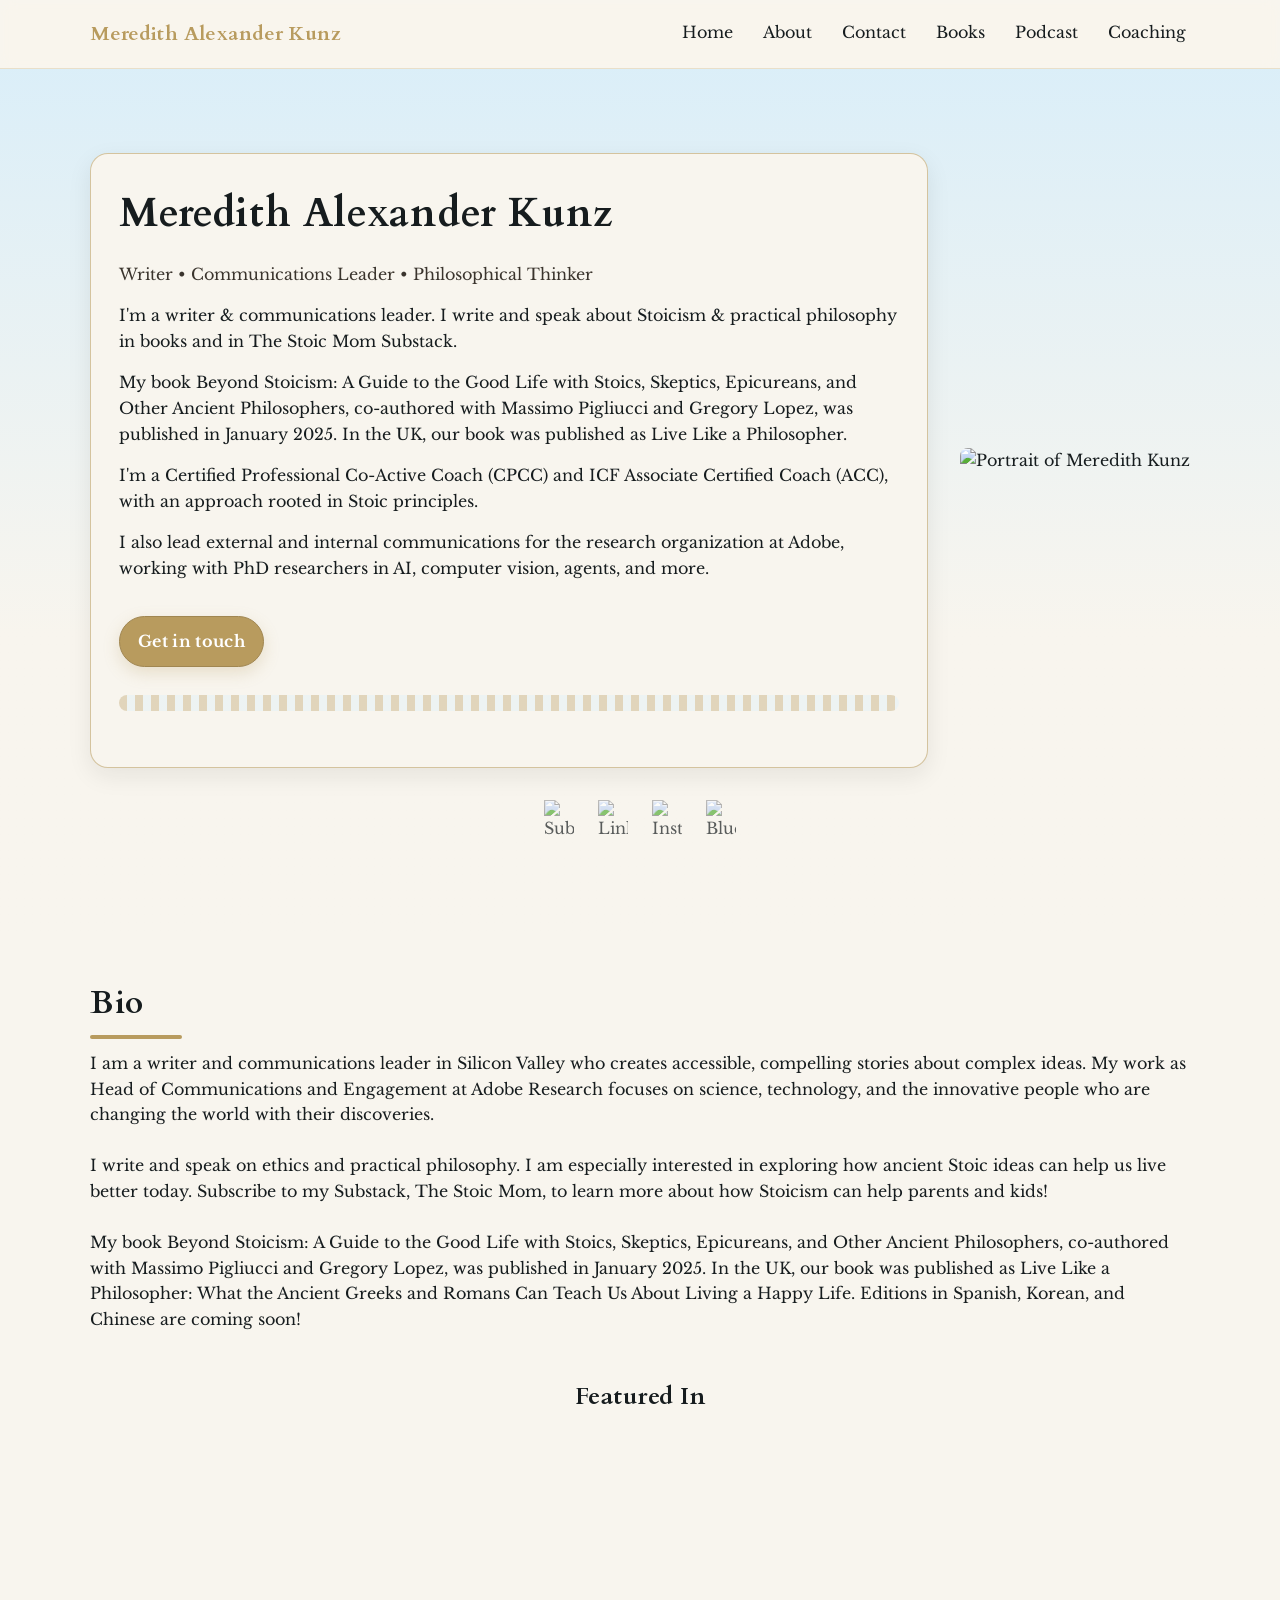
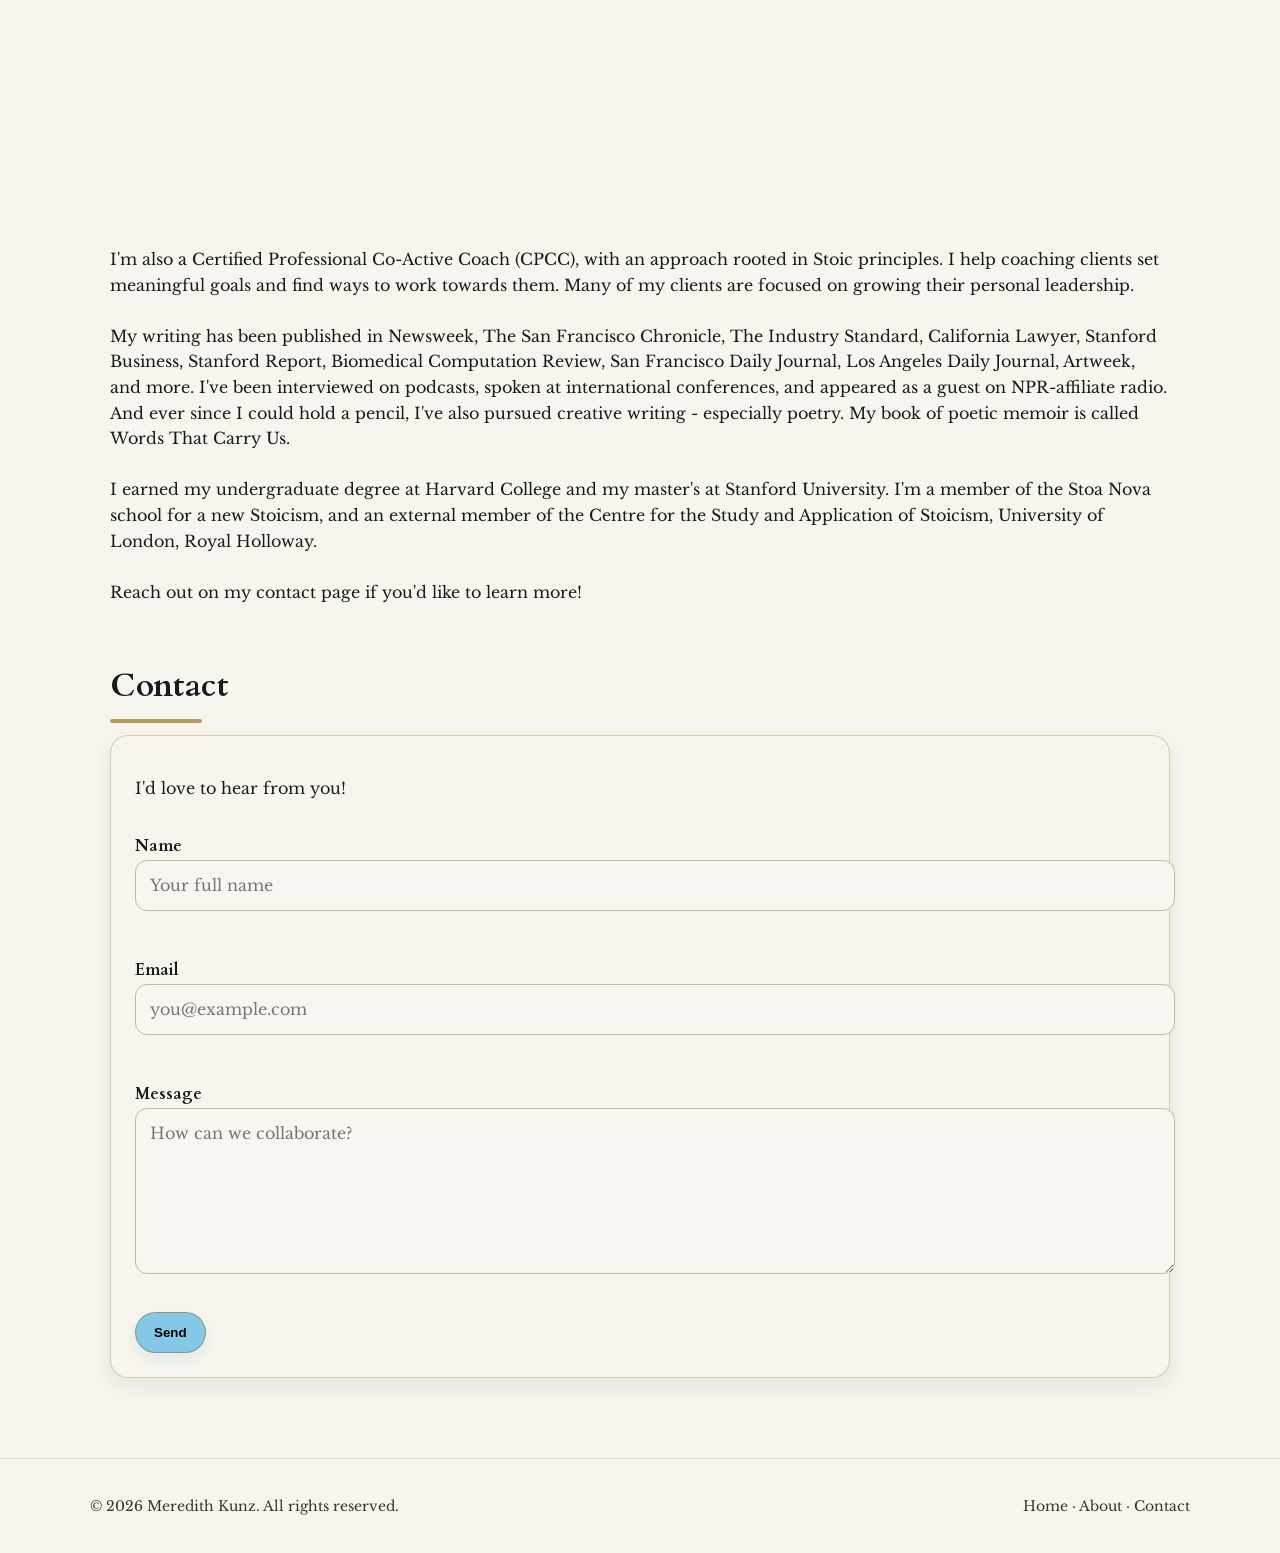
==== index.html @ 47e20827 "Add files via upload" ====
<!DOCTYPE html>
<html lang="en">
<head>
  <meta charset="utf-8" />
  <meta name="viewport" content="width=device-width, initial-scale=1" />
  <title>Meredith Alexander Kunz</title>

  <link rel="preconnect" href="https://fonts.googleapis.com">
  <link rel="preconnect" href="https://fonts.gstatic.com" crossorigin>
  <link href="https://fonts.googleapis.com/css2?family=Cardo:wght@400;700&family=Libre+Baskerville:wght@400;700&display=swap" rel="stylesheet">
  <link rel="stylesheet" href="style.css" />
</head>
<body>

  <header>
    <div class="container nav">
      <a class="brand" href="#home" aria-label="Go to Home">Meredith Alexander Kunz</a>

      <button class="menu-toggle" id="menuToggle" aria-controls="primaryNav" aria-expanded="false" aria-label="Toggle navigation">
        <span></span><span></span><span></span>
      </button>

      <nav id="primaryNav" class="menu" aria-label="Primary">
        <a href="#home">Home</a>
        <a href="#about">About</a>
        <a href="#contact">Contact</a>
        <a href="books.html">Books</a>
        <a href="podcast.html">Podcast</a>
        <a href="coaching.html">Coaching</a>
      </nav>
    </div>
  </header>

  <main id="home" class="hero">
    <div class="container">
      <div class="panel">
        <h1 style="margin:0 0 8px; font-size:40px">Meredith Alexander Kunz</h1>
        <p class="lead"> Writer • Communications Leader • Philosophical Thinker </p>
        <p> ​I'm a writer & communications leader. I write and speak about Stoicism & practical philosophy in books and in <a href="https://substack.com/@thestoicmom">The Stoic Mom Substack.</a> </p>
            
        <p>My book Beyond Stoicism: A Guide to the Good Life with Stoics, Skeptics, Epicureans, and Other Ancient Philosophers, co-authored with Massimo Pigliucci and Gregory Lopez, was published in January 2025. In the UK, our book was published as Live Like a Philosopher. </p>
        <p>I'm a Certified Professional Co-Active Coach (CPCC) and ICF Associate Certified Coach (ACC), with an approach rooted in Stoic principles. </p>
        <p>I also lead external and internal communications for the research organization at Adobe, working with PhD researchers in AI, computer vision, agents, and more.</p>
        <a class="cta" href="#contact">Get in touch</a>
        <div class="divider" aria-hidden="true"></div>
      </div>

      <img class="portrait" src="images/portrait.png" alt="Portrait of Meredith Kunz">

    </div>
        <div class="social-logos">
    <a href="https://substack.com/@thestoicmom" target="_blank">
    <img src="images/substack-logo.png" alt="Substack" />
    </a>
    
    <a href="https://www.linkedin.com/in/yourprofile" target="_blank">
    <img src="images/linkedin-logo.png" alt="LinkedIn" />
    </a>

    <a href="https://www.instagram.com/the.stoic.mom/" target="_blank">
    <img src="images/instagram-logo.png" alt="Instagram" />
    </a>

    <a href="https://bsky.app/profile/stoicwoman.bsky.social" target="_blank">
    <img src="images/bsky.png" alt="Bluesky" />
    </a>
</div>
</main>

  <section id="about">
    <div class="container">
      <h2 class="section-title">Bio</h2>
      <!-- <div class="about-grid">
        <aside class="card">
          <h3 style="margin-top:0">Teaching</h3>
          <ul style="margin:0; padding-left:18px">
            <li>Athens</li>
            <li>Live Like A Philosopher (Year)</li>
            <li>Coming soon...</li>
          </ul>
        </aside>
        <article class="card">
          <h3 style="margin-top:0">Featured in</h3>
          <ul style="margin:0; padding-left:18px">
            <li>Newsweek</li>
            <li>The San Francisco Chronicle</li>
            <li>Stanford Business</li>
          </ul>
        </article>
      </div> -->

      <p>

        I am a writer and communications leader in Silicon Valley who creates accessible, compelling stories about complex ideas. My work as Head of Communications and Engagement at Adobe Research focuses on science, technology, and the innovative people who are changing the world with their discoveries.
<br>
<br>
I write and speak on ethics and practical philosophy. I am especially interested in exploring how ancient Stoic ideas can help us live better today. Subscribe to my Substack, The Stoic Mom, to learn more about how Stoicism can help parents and kids!  
<br>
<br>
My book Beyond Stoicism: A Guide to the Good Life with Stoics, Skeptics, Epicureans, and Other Ancient Philosophers, co-authored with Massimo Pigliucci and Gregory Lopez, was published in January 2025. In the UK, our book was published as Live Like a Philosopher: What the Ancient Greeks and Romans Can Teach Us About Living a Happy Life. Editions in Spanish, Korean, and Chinese are coming soon!
<br>
<br>
<div class="container">

<center>
    <h1> Featured In</h1>
    </center>
  <div class="gallery">
  <div class="gallery-item">
    <iframe style="border-radius:12px" src="https://open.spotify.com/embed/episode/0V31berXcE5H8wZIDwS4mE?utm_source=generator" width="100%" height="352" frameBorder="0" allowfullscreen="" allow="autoplay; clipboard-write; encrypted-media; fullscreen; picture-in-picture" loading="lazy"></iframe>
  </div>
  <div class="gallery-item">
    <iframe data-testid="embed-iframe" style="border-radius:12px" src="https://open.spotify.com/embed/episode/3QJoCisEO9tvgPQ6ZmS5tC?utm_source=generator" width="100%" height="352" frameBorder="0" allowfullscreen="" allow="autoplay; clipboard-write; encrypted-media; fullscreen; picture-in-picture" loading="lazy"></iframe>
  </div>
  <div class="gallery-item">
  <iframe style="border-radius:12px" src="https://open.spotify.com/embed/show/7JMeh4FedVZ8nsw1fzoGtS?utm_source=generator" width="100%" height="352" frameBorder="0" allowfullscreen="" allow="autoplay; clipboard-write; encrypted-media; fullscreen; picture-in-picture" loading="lazy"></iframe>
  </div>
</div>
<br>
<br>
I'm also a Certified Professional Co-Active Coach (CPCC), with an approach rooted in Stoic principles. I help coaching clients set meaningful goals and find ways to work towards them. Many of my clients are focused on growing their personal leadership. 
<br>
<br>
My writing has been published in Newsweek, The San Francisco Chronicle, The Industry Standard, California Lawyer, Stanford Business, Stanford Report, Biomedical Computation Review, San Francisco Daily Journal, Los Angeles Daily Journal, Artweek, and more.  I've been interviewed on podcasts, spoken at international conferences, and appeared as a guest on NPR-affiliate radio. And ever since I could hold a pencil, I've also pursued creative writing - especially poetry. My book of poetic memoir is called Words That Carry Us.
<br>
<br>
​I earned my undergraduate degree at Harvard College and my master's at Stanford University. I'm a member of the Stoa Nova school for a new Stoicism, and an external member of the Centre for the Study and Application of Stoicism, University of London, Royal Holloway.
<br>
<br>
Reach out on my contact page if you'd like to learn more!

      </p>
</div>



  <section id="contact">
    <div class="container">
      <h2 class="section-title">Contact</h2>
      <div class="card">
        <p>I'd love to hear from you!</p>
        <form name="contact" method="post" action="#">
          <p>
            <label for="name">Name</label><br>
            <input id="name" name="name" type="text" placeholder="Your full name" required>
          </p>
          <p>
            <label for="email">Email</label><br>
            <input id="email" name="email" type="email" placeholder="you@example.com" required>
          </p>
          <p>
            <label for="message">Message</label><br>
            <textarea id="message" name="message" placeholder="How can we collaborate?" required></textarea>
          </p>
          <button class="btn" type="submit">Send</button>
        </form>
      </div>
    </div>
  </section>


</section>

  <!-- <div class="gallery">
    <h1> Featured Articles</h1>
  <div class="gallery-item">
    <a href="https://www.gsb.stanford.edu/experience/news-history/summer-program-offers-grad-students-mini-mba">
    <img src="images/mba-article.png" alt="Image 1">
    <div class="overlay">Description for Image 1</div>
    </a>
  </div>
  <div class="gallery-item">
    <iframe style="border-radius:12px" src="https://open.spotify.com/embed/episode/0V31berXcE5H8wZIDwS4mE?utm_source=generator" width="100%" height="352" frameBorder="0" allowfullscreen="" allow="autoplay; clipboard-write; encrypted-media; fullscreen; picture-in-picture" loading="lazy"></iframe>
  </div>
  <div class="gallery-item">
    <a href="https://www.youtube.com/watch?v=oLyBZLKyIa0">
    <img src="images/make-yourself-good.jpg" alt="Image 3">
    <div class="overlay">Description for Image 3</div>
  </div>
</div> -->



  <footer>
    <div class="container">
      <div style="display:flex; align-items:center; justify-content:space-between; gap:12px; flex-wrap:wrap">
        <span>© <span id="year"></span> Meredith Kunz. All rights reserved.</span>
        <nav aria-label="Footer">
          <a href="#home">Home</a> · <a href="#about">About</a> · <a href="#contact">Contact</a>
        </nav>
      </div>
    </div>
  </footer>

  <script>
    // Mobile nav toggle
    const toggle = document.getElementById('menuToggle');
    const nav = document.getElementById('primaryNav');
    toggle?.addEventListener('click', () => {
      const open = nav.classList.toggle('open');
      toggle.setAttribute('aria-expanded', String(open));
    });
    // Year
    document.getElementById('year').textContent = new Date().getFullYear();
  </script>
  

  
</body>
</html>
---- style.css ----
:root{
    --primary:#84c7e7;   /* baby blue */
    --accent:#B89B5E;    /* muted gold */
    --cream:#F8F5EE;     /* off-white cream */
    --ink:#161c1e;       /* warm near-black */
    --ink-soft:#3a342d;
    --radius:18px;
    --shadow:0 8px 24px rgba(30,27,22,.08);
}
html{scroll-behavior:smooth}
body{
    margin:0; color:var(--ink); background:var(--cream);
    font-family:'Libre Baskerville', Georgia, 'Times New Roman', serif;
    line-height:1.6; font-size:16px;
    text-rendering:optimizeLegibility;
}
h1,h2,h3,.brand{
    font-family:'Cardo', Georgia, serif; letter-spacing:.02em;
}
img{max-width:100%; display:block}
a{color:inherit; text-decoration:none}
a:focus-visible, button:focus-visible, input:focus-visible, textarea:focus-visible{
    outline:3px solid var(--primary); outline-offset:2px; border-radius:6px;
}

/* Layout */
.container{max-width:1100px; margin:0 auto; padding:0 20px}

/* Header / Nav */
header{
    position:sticky; top:0; z-index:50;
    backdrop-filter:saturate(160%) blur(8px);
    background:color-mix(in oklab, var(--cream) 86%, transparent);
    border-bottom:1px solid color-mix(in oklab, var(--accent) 25%, transparent);
}
.nav{display:flex; align-items:center; justify-content:space-between; padding:14px 0}
.brand{font-weight:700; font-size:20px; color:var(--accent)}
.menu{display:flex; gap:22px; align-items:center}
.menu a{padding:6px 4px; border-bottom:2px solid transparent}
.menu a:hover{border-color:var(--accent)}

/* Mobile nav */
.menu-toggle{display:none; background:none; border:0; padding:8px; border-radius:10px}
.menu-toggle span{display:block; width:26px; height:2px; background:var(--ink); margin:6px 0}
@media (max-width:760px){
    .menu{display:none}
    .menu.open{display:flex; flex-direction:column; align-items:flex-start; padding:8px 0}
    .menu a{padding:8px 0}
    .menu-toggle{display:inline-flex}
}

/* Hero */
.hero{position:relative; padding:84px 0 64px; background:linear-gradient(180deg, color-mix(in oklab, var(--primary) 30%, white) 0%, var(--cream) 65%)}
.hero .panel{
    background:var(--cream); border-radius:var(--radius); box-shadow:var(--shadow);
    padding:28px; border:1.5px solid color-mix(in oklab, var(--accent) 55%, transparent);
}
.lead{color:var(--ink-soft)}
.cta{
    display:inline-block; margin-top:18px; padding:12px 18px; border-radius:999px;
    background:var(--accent); color:white; font-weight:700; letter-spacing:.02em;
    border:1px solid color-mix(in oklab, black 10%, var(--accent));
    box-shadow:0 6px 16px rgba(184,155,94,.25);
}
.cta:hover{filter:brightness(1.02)}

/* Section shells */
section{padding:40px 0}
.section-title{position:relative; margin:0 0 22px; font-size:32px}
.section-title::after{
    content:""; position:absolute; left:0; bottom:-10px; width:92px; height:4px; border-radius:999px; background:var(--accent);
}

/* Cards */
.card{background:var(--cream); border-radius:var(--radius); box-shadow:var(--shadow); padding:24px; border:1.5px solid color-mix(in oklab, var(--accent) 45%, transparent)}

/* Decorative Greek-ish key divider (subtle) */
.divider{height:16px; margin:28px 0; background:
    repeating-linear-gradient(90deg,
    color-mix(in oklab, var(--accent) 80%, white) 0 8px,
    transparent 8px 16px),
    linear-gradient(0deg, color-mix(in oklab, var(--primary) 25%, white), color-mix(in oklab, var(--primary) 25%, white));
    border-radius:8px; opacity:.45
}

/* About */
.about-grid{display:grid; grid-template-columns:1.1fr .9fr; gap:28px}
@media (max-width:900px){.about-grid{grid-template-columns:1fr}}
.accent-pill{display:inline-block; padding:4px 10px; border-radius:999px; background:color-mix(in oklab, var(--primary) 30%, white); border:1px solid color-mix(in oklab, var(--primary) 65%, white)}

/* Contact */
form{display:grid; gap:14px}
label{font-weight:700; font-family:'Cardo', Georgia, serif}
input, textarea{
    width:100%; padding:12px 14px; border-radius:12px; border:1.5px solid color-mix(in oklab, var(--accent) 40%, #ccc);
    background:color-mix(in oklab, var(--cream) 85%, white);
    font:inherit; color:inherit;
}
textarea{min-height:140px; resize:vertical}
.btn{
    justify-self:start; padding:12px 18px; border-radius:999px; border:1.5px solid color-mix(in oklab, var(--accent) 55%, black 10%);
    background:var(--primary); font-weight:700;
    box-shadow:0 6px 16px rgba(142,202,230,.25);
}
.btn:hover{filter:brightness(1.03)}

/* Footer */
footer{padding:36px 0; border-top:1px solid color-mix(in oklab, var(--accent) 25%, transparent); color:var(--ink-soft); font-size:14px}


.two-panels {
  display: flex;
  gap: 2rem;            /* space between the two boxes */
  flex-wrap: wrap;      /* allows stacking on small screens */
}

.panel {
  flex: 1;              /* each takes equal width */
  padding: 1.5rem;
  background: #f9f9f9;  /* just an example */
  border-radius: 8px;
  box-shadow: 0 2px 6px rgba(0,0,0,0.1);
}


#home .container {
  display: flex;
  align-items: center;     /* vertically center image with text */
  justify-content: space-between;
  gap: 2rem;               /* space between text and image */
}


#home .portrait {
  max-width: 250px;        /* adjust size as needed */
  height: auto;
  border-radius: 8px;      /* optional: rounded corners */
}

#home .panel {
  flex: 1;
}




.bookimg {
  max-width: 300px;        /* adjust size as needed */
  height: auto;
  border-radius: 8px;      /* optional: rounded corners */
}


.bookimg:hover {
  opacity: 0.7; /* adjust value (0 = invisible, 1 = full) */
}

.social-logos {
  display: flex;
  justify-content: center; /* center the logos */
  gap: 1.5rem;             /* space between them */
  margin: 2rem 0;          /* space above and below */
  max-width: "40px";
  opacity:0.7;
}

.social-logos img {
  width: 30px;  /* adjust logo size */
  height: auto;
  transition: opacity 0.3s ease;
}

.social-logos img:hover {
  opacity: 0.7; /* fade on hover */
}


#coaching .container {
  display: flex;
  align-items: center;     /* vertically center image with text */
  justify-content: space-between;
  gap: 2rem;               /* space between text and image */
}

#coaching .portrait {
  max-width: 250px;        /* adjust size as needed */
  height: auto;
  border-radius: 8px;      /* optional: rounded corners */
}

#coaching .portrait:hover {
    opacity: 0.7; 
}




.gallery {
  display: grid;
  grid-template-columns: repeat(auto-fit, minmax(220px, 1fr));
  gap: 15px;
}

.gallery-item {
  position: relative;
  overflow: hidden;
  border-radius: 10px;
  cursor: pointer;
}

.gallery-item img {
  width: 100%;
  height: auto;
  display: block;
  transition: filter .3s ease;
}

/* Darken image on hover */
.gallery-item:hover img {
  filter: brightness(60%);
}

.overlay {
  position: absolute;
  top: 50%;
  left: 50%;
  transform: translate(-50%, -50%);
  color: #fff;
  font-size: 16px;
  font-weight: bold;
  text-align: center;
  opacity: 0;
  transition: opacity .3s ease;
  pointer-events: none; /* prevents blocking hover */
}

/* Show text when hovering */
.gallery-item:hover .overlay {
  opacity: 1;
}
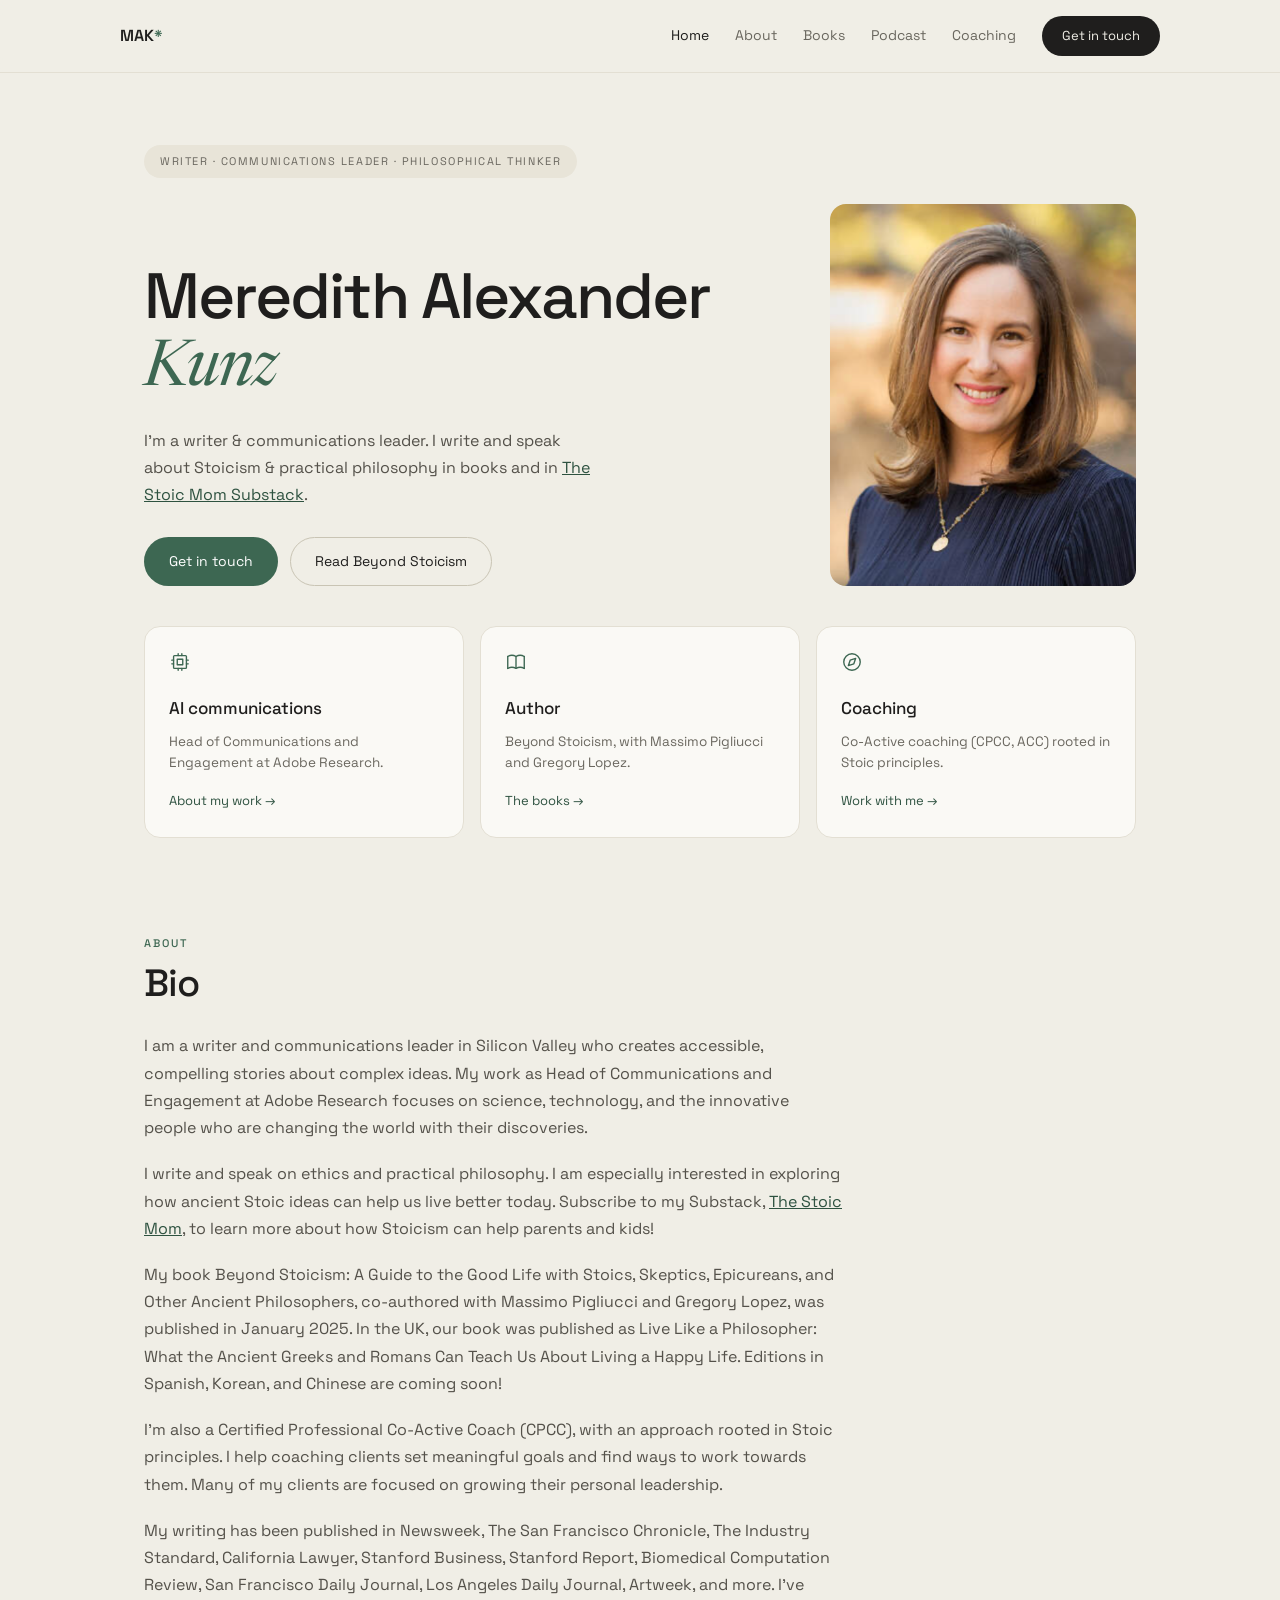
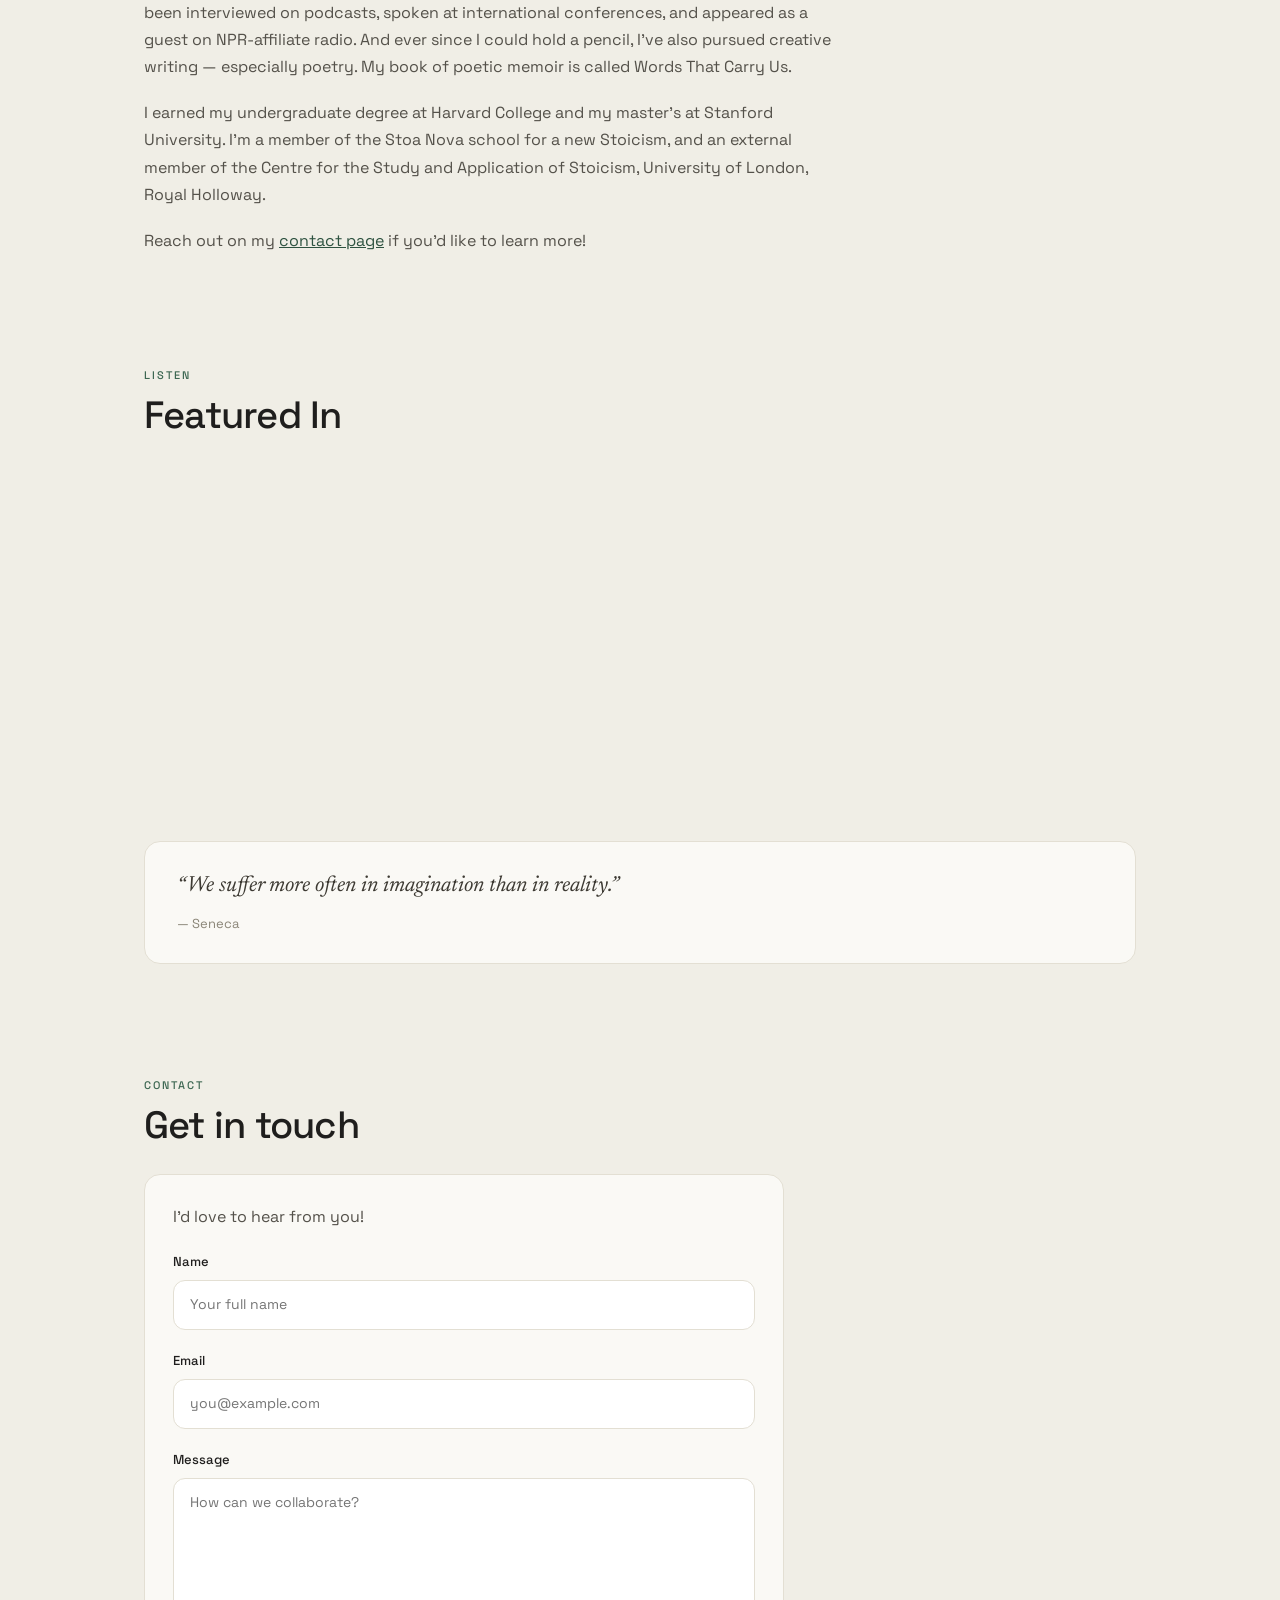
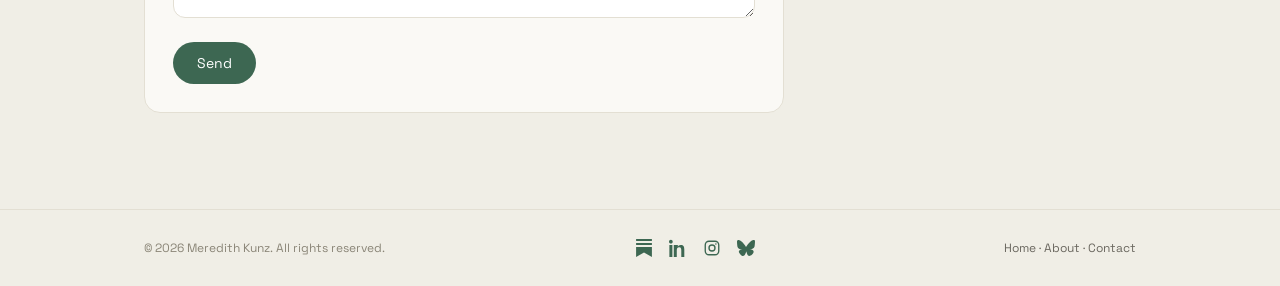
==== commit b872ec87: "Add files via upload" ====
--- a/index.html
+++ b/index.html
@@ -3,210 +3,160 @@
 <head>
   <meta charset="utf-8" />
   <meta name="viewport" content="width=device-width, initial-scale=1" />
-  <title>Meredith Alexander Kunz</title>
+  <title>Meredith Alexander Kunz — Writer &amp; Communications Leader</title>
+  <meta name="description" content="Writer, AI communications leader, and co-author of Beyond Stoicism." />
 
   <link rel="preconnect" href="https://fonts.googleapis.com">
   <link rel="preconnect" href="https://fonts.gstatic.com" crossorigin>
-  <link href="https://fonts.googleapis.com/css2?family=Cardo:wght@400;700&family=Libre+Baskerville:wght@400;700&display=swap" rel="stylesheet">
+  <link href="https://fonts.googleapis.com/css2?family=Space+Grotesk:wght@400;500;600&family=Newsreader:ital,opsz,wght@0,6..72,400;1,6..72,400;1,6..72,500&display=swap" rel="stylesheet">
   <link rel="stylesheet" href="style.css" />
 </head>
 <body>
 
   <header>
     <div class="container nav">
-      <a class="brand" href="#home" aria-label="Go to Home">Meredith Alexander Kunz</a>
+      <a class="brand" href="index.html" aria-label="Meredith Alexander Kunz — Home">MAK<em>*</em></a>
 
       <button class="menu-toggle" id="menuToggle" aria-controls="primaryNav" aria-expanded="false" aria-label="Toggle navigation">
         <span></span><span></span><span></span>
       </button>
 
       <nav id="primaryNav" class="menu" aria-label="Primary">
-        <a href="#home">Home</a>
+        <a href="index.html" class="active">Home</a>
         <a href="#about">About</a>
-        <a href="#contact">Contact</a>
         <a href="books.html">Books</a>
         <a href="podcast.html">Podcast</a>
         <a href="coaching.html">Coaching</a>
+        <a href="#contact" class="nav-cta">Get in touch</a>
       </nav>
     </div>
   </header>
 
-  <main id="home" class="hero">
-    <div class="container">
-      <div class="panel">
-        <h1 style="margin:0 0 8px; font-size:40px">Meredith Alexander Kunz</h1>
-        <p class="lead"> Writer • Communications Leader • Philosophical Thinker </p>
-        <p> ​I'm a writer & communications leader. I write and speak about Stoicism & practical philosophy in books and in <a href="https://substack.com/@thestoicmom">The Stoic Mom Substack.</a> </p>
-            
-        <p>My book Beyond Stoicism: A Guide to the Good Life with Stoics, Skeptics, Epicureans, and Other Ancient Philosophers, co-authored with Massimo Pigliucci and Gregory Lopez, was published in January 2025. In the UK, our book was published as Live Like a Philosopher. </p>
-        <p>I'm a Certified Professional Co-Active Coach (CPCC) and ICF Associate Certified Coach (ACC), with an approach rooted in Stoic principles. </p>
-        <p>I also lead external and internal communications for the research organization at Adobe, working with PhD researchers in AI, computer vision, agents, and more.</p>
-        <a class="cta" href="#contact">Get in touch</a>
-        <div class="divider" aria-hidden="true"></div>
-      </div>
+  <main>
 
-      <img class="portrait" src="images/portrait.png" alt="Portrait of Meredith Kunz">
+    <div id="home" class="hero">
+      <div class="container">
+        <span class="eyebrow">Writer · Communications Leader · Philosophical Thinker</span>
+        <div class="hero-grid">
+          <div class="hero-copy reveal">
+            <h1>Meredith Alexander <span class="serif">Kunz</span></h1>
+            <p class="lead">I'm a writer &amp; communications leader. I write and speak about Stoicism &amp; practical philosophy in books and in <a href="https://substack.com/@thestoicmom" style="color:var(--accent-deep); text-decoration:underline">The Stoic Mom Substack</a>.</p>
+            <div class="hero-actions">
+              <a class="btn btn-primary" href="#contact">Get in touch</a>
+              <a class="btn btn-ghost" href="books.html">Read Beyond Stoicism</a>
+            </div>
+          </div>
+          <div class="hero-media reveal">
+            <img class="portrait" src="images/portrait.png" alt="Portrait of Meredith Kunz">
+          </div>
+        </div>
 
-    </div>
-        <div class="social-logos">
-    <a href="https://substack.com/@thestoicmom" target="_blank">
-    <img src="images/substack-logo.png" alt="Substack" />
-    </a>
-    
-    <a href="https://www.linkedin.com/in/yourprofile" target="_blank">
-    <img src="images/linkedin-logo.png" alt="LinkedIn" />
-    </a>
-
-    <a href="https://www.instagram.com/the.stoic.mom/" target="_blank">
-    <img src="images/instagram-logo.png" alt="Instagram" />
-    </a>
-
-    <a href="https://bsky.app/profile/stoicwoman.bsky.social" target="_blank">
-    <img src="images/bsky.png" alt="Bluesky" />
-    </a>
-</div>
-</main>
-
-  <section id="about">
-    <div class="container">
-      <h2 class="section-title">Bio</h2>
-      <!-- <div class="about-grid">
-        <aside class="card">
-          <h3 style="margin-top:0">Teaching</h3>
-          <ul style="margin:0; padding-left:18px">
-            <li>Athens</li>
-            <li>Live Like A Philosopher (Year)</li>
-            <li>Coming soon...</li>
-          </ul>
-        </aside>
-        <article class="card">
-          <h3 style="margin-top:0">Featured in</h3>
-          <ul style="margin:0; padding-left:18px">
-            <li>Newsweek</li>
-            <li>The San Francisco Chronicle</li>
-            <li>Stanford Business</li>
-          </ul>
-        </article>
-      </div> -->
-
-      <p>
-
-        I am a writer and communications leader in Silicon Valley who creates accessible, compelling stories about complex ideas. My work as Head of Communications and Engagement at Adobe Research focuses on science, technology, and the innovative people who are changing the world with their discoveries.
-<br>
-<br>
-I write and speak on ethics and practical philosophy. I am especially interested in exploring how ancient Stoic ideas can help us live better today. Subscribe to my Substack, The Stoic Mom, to learn more about how Stoicism can help parents and kids!  
-<br>
-<br>
-My book Beyond Stoicism: A Guide to the Good Life with Stoics, Skeptics, Epicureans, and Other Ancient Philosophers, co-authored with Massimo Pigliucci and Gregory Lopez, was published in January 2025. In the UK, our book was published as Live Like a Philosopher: What the Ancient Greeks and Romans Can Teach Us About Living a Happy Life. Editions in Spanish, Korean, and Chinese are coming soon!
-<br>
-<br>
-<div class="container">
-
-<center>
-    <h1> Featured In</h1>
-    </center>
-  <div class="gallery">
-  <div class="gallery-item">
-    <iframe style="border-radius:12px" src="https://open.spotify.com/embed/episode/0V31berXcE5H8wZIDwS4mE?utm_source=generator" width="100%" height="352" frameBorder="0" allowfullscreen="" allow="autoplay; clipboard-write; encrypted-media; fullscreen; picture-in-picture" loading="lazy"></iframe>
-  </div>
-  <div class="gallery-item">
-    <iframe data-testid="embed-iframe" style="border-radius:12px" src="https://open.spotify.com/embed/episode/3QJoCisEO9tvgPQ6ZmS5tC?utm_source=generator" width="100%" height="352" frameBorder="0" allowfullscreen="" allow="autoplay; clipboard-write; encrypted-media; fullscreen; picture-in-picture" loading="lazy"></iframe>
-  </div>
-  <div class="gallery-item">
-  <iframe style="border-radius:12px" src="https://open.spotify.com/embed/show/7JMeh4FedVZ8nsw1fzoGtS?utm_source=generator" width="100%" height="352" frameBorder="0" allowfullscreen="" allow="autoplay; clipboard-write; encrypted-media; fullscreen; picture-in-picture" loading="lazy"></iframe>
-  </div>
-</div>
-<br>
-<br>
-I'm also a Certified Professional Co-Active Coach (CPCC), with an approach rooted in Stoic principles. I help coaching clients set meaningful goals and find ways to work towards them. Many of my clients are focused on growing their personal leadership. 
-<br>
-<br>
-My writing has been published in Newsweek, The San Francisco Chronicle, The Industry Standard, California Lawyer, Stanford Business, Stanford Report, Biomedical Computation Review, San Francisco Daily Journal, Los Angeles Daily Journal, Artweek, and more.  I've been interviewed on podcasts, spoken at international conferences, and appeared as a guest on NPR-affiliate radio. And ever since I could hold a pencil, I've also pursued creative writing - especially poetry. My book of poetic memoir is called Words That Carry Us.
-<br>
-<br>
-​I earned my undergraduate degree at Harvard College and my master's at Stanford University. I'm a member of the Stoa Nova school for a new Stoicism, and an external member of the Centre for the Study and Application of Stoicism, University of London, Royal Holloway.
-<br>
-<br>
-Reach out on my contact page if you'd like to learn more!
-
-      </p>
-</div>
-
-
-
-  <section id="contact">
-    <div class="container">
-      <h2 class="section-title">Contact</h2>
-      <div class="card">
-        <p>I'd love to hear from you!</p>
-        <form name="contact" method="post" action="#">
-          <p>
-            <label for="name">Name</label><br>
-            <input id="name" name="name" type="text" placeholder="Your full name" required>
-          </p>
-          <p>
-            <label for="email">Email</label><br>
-            <input id="email" name="email" type="email" placeholder="you@example.com" required>
-          </p>
-          <p>
-            <label for="message">Message</label><br>
-            <textarea id="message" name="message" placeholder="How can we collaborate?" required></textarea>
-          </p>
-          <button class="btn" type="submit">Send</button>
-        </form>
+        <div class="pillars">
+          <a class="pillar reveal" href="#about">
+            <svg width="22" height="22" viewBox="0 0 24 24" fill="none" stroke="currentColor" stroke-width="1.5" stroke-linecap="round" stroke-linejoin="round" aria-hidden="true"><rect x="5" y="5" width="14" height="14" rx="1"/><rect x="9" y="9" width="6" height="6"/><path d="M3 10h2M3 14h2M10 3v2M14 3v2M21 10h-2M21 14h-2M10 21v-2M14 21v-2"/></svg>
+            <h3>AI communications</h3>
+            <p>Head of Communications and Engagement at Adobe Research.</p>
+            <span class="more">About my work →</span>
+          </a>
+          <a class="pillar reveal" href="books.html">
+            <svg width="22" height="22" viewBox="0 0 24 24" fill="none" stroke="currentColor" stroke-width="1.5" stroke-linecap="round" stroke-linejoin="round" aria-hidden="true"><path d="M3 19a9 9 0 0 1 9 0 9 9 0 0 1 9 0"/><path d="M3 6a9 9 0 0 1 9 0 9 9 0 0 1 9 0"/><path d="M3 6v13M12 6v13M21 6v13"/></svg>
+            <h3>Author</h3>
+            <p>Beyond Stoicism, with Massimo Pigliucci and Gregory Lopez.</p>
+            <span class="more">The books →</span>
+          </a>
+          <a class="pillar reveal" href="coaching.html">
+            <svg width="22" height="22" viewBox="0 0 24 24" fill="none" stroke="currentColor" stroke-width="1.5" stroke-linecap="round" stroke-linejoin="round" aria-hidden="true"><circle cx="12" cy="12" r="9"/><path d="M8 16l2-6 6-2-2 6-6 2"/></svg>
+            <h3>Coaching</h3>
+            <p>Co-Active coaching (CPCC, ACC) rooted in Stoic principles.</p>
+            <span class="more">Work with me →</span>
+          </a>
+        </div>
       </div>
     </div>
-  </section>
 
+    <section id="about">
+      <div class="container">
+        <p class="section-label reveal">About</p>
+        <h2 class="section-title reveal">Bio</h2>
+        <div class="prose reveal">
+          <p>I am a writer and communications leader in Silicon Valley who creates accessible, compelling stories about complex ideas. My work as Head of Communications and Engagement at Adobe Research focuses on science, technology, and the innovative people who are changing the world with their discoveries.</p>
+          <p>I write and speak on ethics and practical philosophy. I am especially interested in exploring how ancient Stoic ideas can help us live better today. Subscribe to my Substack, <a href="https://substack.com/@thestoicmom" style="color:var(--accent-deep); text-decoration:underline">The Stoic Mom</a>, to learn more about how Stoicism can help parents and kids!</p>
+          <p>My book Beyond Stoicism: A Guide to the Good Life with Stoics, Skeptics, Epicureans, and Other Ancient Philosophers, co-authored with Massimo Pigliucci and Gregory Lopez, was published in January 2025. In the UK, our book was published as Live Like a Philosopher: What the Ancient Greeks and Romans Can Teach Us About Living a Happy Life. Editions in Spanish, Korean, and Chinese are coming soon!</p>
+          <p>I'm also a Certified Professional Co-Active Coach (CPCC), with an approach rooted in Stoic principles. I help coaching clients set meaningful goals and find ways to work towards them. Many of my clients are focused on growing their personal leadership.</p>
+          <p>My writing has been published in Newsweek, The San Francisco Chronicle, The Industry Standard, California Lawyer, Stanford Business, Stanford Report, Biomedical Computation Review, San Francisco Daily Journal, Los Angeles Daily Journal, Artweek, and more. I've been interviewed on podcasts, spoken at international conferences, and appeared as a guest on NPR-affiliate radio. And ever since I could hold a pencil, I've also pursued creative writing — especially poetry. My book of poetic memoir is called Words That Carry Us.</p>
+          <p>I earned my undergraduate degree at Harvard College and my master's at Stanford University. I'm a member of the Stoa Nova school for a new Stoicism, and an external member of the Centre for the Study and Application of Stoicism, University of London, Royal Holloway.</p>
+          <p>Reach out on my <a href="#contact" style="color:var(--accent-deep); text-decoration:underline">contact page</a> if you'd like to learn more!</p>
+        </div>
+      </div>
+    </section>
 
-</section>
+    <section id="featured">
+      <div class="container">
+        <p class="section-label reveal">Listen</p>
+        <h2 class="section-title reveal">Featured In</h2>
+        <div class="gallery reveal">
+          <iframe title="Podcast episode featuring Meredith Kunz" src="https://open.spotify.com/embed/episode/0V31berXcE5H8wZIDwS4mE?utm_source=generator" height="352" allowfullscreen allow="autoplay; clipboard-write; encrypted-media; fullscreen; picture-in-picture" loading="lazy"></iframe>
+          <iframe title="Podcast episode featuring Meredith Kunz" src="https://open.spotify.com/embed/episode/3QJoCisEO9tvgPQ6ZmS5tC?utm_source=generator" height="352" allowfullscreen allow="autoplay; clipboard-write; encrypted-media; fullscreen; picture-in-picture" loading="lazy"></iframe>
+          <iframe title="The Philosopher's Compass podcast" src="https://open.spotify.com/embed/show/7JMeh4FedVZ8nsw1fzoGtS?utm_source=generator" height="352" allowfullscreen allow="autoplay; clipboard-write; encrypted-media; fullscreen; picture-in-picture" loading="lazy"></iframe>
+        </div>
 
-  <!-- <div class="gallery">
-    <h1> Featured Articles</h1>
-  <div class="gallery-item">
-    <a href="https://www.gsb.stanford.edu/experience/news-history/summer-program-offers-grad-students-mini-mba">
-    <img src="images/mba-article.png" alt="Image 1">
-    <div class="overlay">Description for Image 1</div>
-    </a>
-  </div>
-  <div class="gallery-item">
-    <iframe style="border-radius:12px" src="https://open.spotify.com/embed/episode/0V31berXcE5H8wZIDwS4mE?utm_source=generator" width="100%" height="352" frameBorder="0" allowfullscreen="" allow="autoplay; clipboard-write; encrypted-media; fullscreen; picture-in-picture" loading="lazy"></iframe>
-  </div>
-  <div class="gallery-item">
-    <a href="https://www.youtube.com/watch?v=oLyBZLKyIa0">
-    <img src="images/make-yourself-good.jpg" alt="Image 3">
-    <div class="overlay">Description for Image 3</div>
-  </div>
-</div> -->
+        <div class="quote-card reveal" style="margin-top:24px">
+          <blockquote>&ldquo;We suffer more often in imagination than in reality.&rdquo;</blockquote>
+          <cite>— Seneca</cite>
+        </div>
+      </div>
+    </section>
 
+    <section id="contact">
+      <div class="container">
+        <p class="section-label reveal">Contact</p>
+        <h2 class="section-title reveal">Get in touch</h2>
+        <div class="card reveal" style="max-width:640px">
+          <p style="margin-top:0; color:var(--ink-soft)">I'd love to hear from you!</p>
+          <form name="contact" method="post" action="#">
+            <div>
+              <label for="name">Name</label>
+              <input id="name" name="name" type="text" placeholder="Your full name" required>
+            </div>
+            <div>
+              <label for="email">Email</label>
+              <input id="email" name="email" type="email" placeholder="you@example.com" required>
+            </div>
+            <div>
+              <label for="message">Message</label>
+              <textarea id="message" name="message" placeholder="How can we collaborate?" required></textarea>
+            </div>
+            <button class="btn btn-primary" type="submit">Send</button>
+          </form>
+        </div>
+      </div>
+    </section>
 
+  </main>
 
   <footer>
-    <div class="container">
-      <div style="display:flex; align-items:center; justify-content:space-between; gap:12px; flex-wrap:wrap">
-        <span>© <span id="year"></span> Meredith Kunz. All rights reserved.</span>
-        <nav aria-label="Footer">
-          <a href="#home">Home</a> · <a href="#about">About</a> · <a href="#contact">Contact</a>
-        </nav>
+    <div class="container footer-row">
+      <small>© <span id="year"></span> Meredith Kunz. All rights reserved.</small>
+      <div class="socials">
+        <a href="https://substack.com/@thestoicmom" target="_blank" rel="noopener" aria-label="Substack">
+          <svg viewBox="0 0 24 24" fill="currentColor" aria-hidden="true"><path d="M22.54 8.06H1.46V5.28h21.08zM1.46 10.6h21.08V24L12 18.11 1.46 24zM22.54 0H1.46v2.78h21.08z"/></svg>
+        </a>
+        <a href="https://www.linkedin.com/in/yourprofile" target="_blank" rel="noopener" aria-label="LinkedIn">
+          <svg viewBox="0 0 24 24" fill="currentColor" aria-hidden="true"><path d="M4.98 3.5C4.98 4.88 3.87 6 2.5 6S0 4.88 0 3.5 1.12 1 2.5 1s2.48 1.12 2.48 2.5zM.5 8h4v16h-4V8zm7.5 0h3.8v2.2h.05c.53-1 1.83-2.2 3.77-2.2 4.03 0 4.78 2.65 4.78 6.1V24h-4v-8.5c0-2-.03-4.6-2.8-4.6-2.8 0-3.23 2.2-3.23 4.45V24h-4V8z"/></svg>
+        </a>
+        <a href="https://www.instagram.com/the.stoic.mom/" target="_blank" rel="noopener" aria-label="Instagram">
+          <svg viewBox="0 0 24 24" fill="none" stroke="currentColor" stroke-width="1.8" aria-hidden="true"><rect x="3" y="3" width="18" height="18" rx="5"/><circle cx="12" cy="12" r="4"/><circle cx="17.2" cy="6.8" r="1" fill="currentColor" stroke="none"/></svg>
+        </a>
+        <a href="https://bsky.app/profile/stoicwoman.bsky.social" target="_blank" rel="noopener" aria-label="Bluesky">
+          <svg viewBox="0 0 24 24" fill="currentColor" aria-hidden="true"><path d="M12 10.8c-1.087-2.114-4.046-6.053-6.798-7.995C2.566.944 1.561 1.266.902 1.565.139 1.908 0 3.08 0 3.768c0 .69.378 5.65.624 6.479.815 2.736 3.713 3.66 6.383 3.364.136-.02.275-.039.415-.056-3.912.58-7.387 2.005-2.83 7.078 5.013 5.19 6.87-1.113 7.823-4.308.953 3.195 2.05 9.271 7.733 4.308 4.267-4.308 1.172-6.498-2.74-7.078a8.741 8.741 0 0 1-.415-.056c2.67.297 5.568-.628 6.383-3.364.246-.828.624-5.79.624-6.478 0-.69-.139-1.861-.902-2.206-.659-.298-1.664-.62-4.3 1.24C16.046 4.748 13.087 8.687 12 10.8Z"/></svg>
+        </a>
       </div>
+      <nav aria-label="Footer" style="font-size:12px; color:var(--muted)">
+        <a href="index.html">Home</a> · <a href="#about">About</a> · <a href="#contact">Contact</a>
+      </nav>
     </div>
   </footer>
 
-  <script>
-    // Mobile nav toggle
-    const toggle = document.getElementById('menuToggle');
-    const nav = document.getElementById('primaryNav');
-    toggle?.addEventListener('click', () => {
-      const open = nav.classList.toggle('open');
-      toggle.setAttribute('aria-expanded', String(open));
-    });
-    // Year
-    document.getElementById('year').textContent = new Date().getFullYear();
-  </script>
-  
-
-  
+  <script src="script.js"></script>
 </body>
 </html>
-
-
--- a/style.css
+++ b/style.css
@@ -1,244 +1,203 @@
-
 :root{
-    --primary:#84c7e7;   /* baby blue */
-    --accent:#B89B5E;    /* muted gold */
-    --cream:#F8F5EE;     /* off-white cream */
-    --ink:#161c1e;       /* warm near-black */
-    --ink-soft:#3a342d;
-    --radius:18px;
-    --shadow:0 8px 24px rgba(30,27,22,.08);
-}
+  --bg:#F0EEE6;
+  --card:#FAF9F5;
+  --ink:#1F1E1D;
+  --ink-soft:#54514A;
+  --muted:#6A675F;
+  --faint:#8A8577;
+  --border:#E3DFD3;
+  --accent:#3D6752;
+  --accent-deep:#2E5240;
+  --tag:#E8E4D8;
+  --radius:16px;
+}
+
+*{box-sizing:border-box}
 html{scroll-behavior:smooth}
 body{
-    margin:0; color:var(--ink); background:var(--cream);
-    font-family:'Libre Baskerville', Georgia, 'Times New Roman', serif;
-    line-height:1.6; font-size:16px;
-    text-rendering:optimizeLegibility;
-}
-h1,h2,h3,.brand{
-    font-family:'Cardo', Georgia, serif; letter-spacing:.02em;
-}
-img{max-width:100%; display:block}
-a{color:inherit; text-decoration:none}
-a:focus-visible, button:focus-visible, input:focus-visible, textarea:focus-visible{
-    outline:3px solid var(--primary); outline-offset:2px; border-radius:6px;
-}
-
-/* Layout */
-.container{max-width:1100px; margin:0 auto; padding:0 20px}
-
-/* Header / Nav */
+  margin:0;
+  background:var(--bg);
+  color:var(--ink);
+  font-family:'Space Grotesk','Helvetica Neue',Arial,sans-serif;
+  font-size:16px;
+  line-height:1.7;
+  text-rendering:optimizeLegibility;
+  -webkit-font-smoothing:antialiased;
+}
+img{max-width:100%;display:block}
+a{color:inherit;text-decoration:none}
+a:focus-visible,button:focus-visible,input:focus-visible,textarea:focus-visible{
+  outline:2px solid var(--accent);outline-offset:3px;border-radius:6px;
+}
+
+.container{max-width:1040px;margin:0 auto;padding:0 24px}
+
+.serif{font-family:'Newsreader',Georgia,serif;font-style:italic}
+
+/* ---------- Header / nav ---------- */
 header{
-    position:sticky; top:0; z-index:50;
-    backdrop-filter:saturate(160%) blur(8px);
-    background:color-mix(in oklab, var(--cream) 86%, transparent);
-    border-bottom:1px solid color-mix(in oklab, var(--accent) 25%, transparent);
-}
-.nav{display:flex; align-items:center; justify-content:space-between; padding:14px 0}
-.brand{font-weight:700; font-size:20px; color:var(--accent)}
-.menu{display:flex; gap:22px; align-items:center}
-.menu a{padding:6px 4px; border-bottom:2px solid transparent}
-.menu a:hover{border-color:var(--accent)}
-
-/* Mobile nav */
-.menu-toggle{display:none; background:none; border:0; padding:8px; border-radius:10px}
-.menu-toggle span{display:block; width:26px; height:2px; background:var(--ink); margin:6px 0}
-@media (max-width:760px){
-    .menu{display:none}
-    .menu.open{display:flex; flex-direction:column; align-items:flex-start; padding:8px 0}
-    .menu a{padding:8px 0}
-    .menu-toggle{display:inline-flex}
-}
-
-/* Hero */
-.hero{position:relative; padding:84px 0 64px; background:linear-gradient(180deg, color-mix(in oklab, var(--primary) 30%, white) 0%, var(--cream) 65%)}
-.hero .panel{
-    background:var(--cream); border-radius:var(--radius); box-shadow:var(--shadow);
-    padding:28px; border:1.5px solid color-mix(in oklab, var(--accent) 55%, transparent);
-}
-.lead{color:var(--ink-soft)}
-.cta{
-    display:inline-block; margin-top:18px; padding:12px 18px; border-radius:999px;
-    background:var(--accent); color:white; font-weight:700; letter-spacing:.02em;
-    border:1px solid color-mix(in oklab, black 10%, var(--accent));
-    box-shadow:0 6px 16px rgba(184,155,94,.25);
-}
-.cta:hover{filter:brightness(1.02)}
-
-/* Section shells */
-section{padding:40px 0}
-.section-title{position:relative; margin:0 0 22px; font-size:32px}
-.section-title::after{
-    content:""; position:absolute; left:0; bottom:-10px; width:92px; height:4px; border-radius:999px; background:var(--accent);
-}
-
-/* Cards */
-.card{background:var(--cream); border-radius:var(--radius); box-shadow:var(--shadow); padding:24px; border:1.5px solid color-mix(in oklab, var(--accent) 45%, transparent)}
-
-/* Decorative Greek-ish key divider (subtle) */
-.divider{height:16px; margin:28px 0; background:
-    repeating-linear-gradient(90deg,
-    color-mix(in oklab, var(--accent) 80%, white) 0 8px,
-    transparent 8px 16px),
-    linear-gradient(0deg, color-mix(in oklab, var(--primary) 25%, white), color-mix(in oklab, var(--primary) 25%, white));
-    border-radius:8px; opacity:.45
-}
-
-/* About */
-.about-grid{display:grid; grid-template-columns:1.1fr .9fr; gap:28px}
-@media (max-width:900px){.about-grid{grid-template-columns:1fr}}
-.accent-pill{display:inline-block; padding:4px 10px; border-radius:999px; background:color-mix(in oklab, var(--primary) 30%, white); border:1px solid color-mix(in oklab, var(--primary) 65%, white)}
-
-/* Contact */
-form{display:grid; gap:14px}
-label{font-weight:700; font-family:'Cardo', Georgia, serif}
-input, textarea{
-    width:100%; padding:12px 14px; border-radius:12px; border:1.5px solid color-mix(in oklab, var(--accent) 40%, #ccc);
-    background:color-mix(in oklab, var(--cream) 85%, white);
-    font:inherit; color:inherit;
-}
-textarea{min-height:140px; resize:vertical}
+  position:sticky;top:0;z-index:50;
+  background:rgba(240,238,230,.88);
+  backdrop-filter:saturate(160%) blur(10px);
+  -webkit-backdrop-filter:saturate(160%) blur(10px);
+  border-bottom:1px solid var(--border);
+}
+.nav{display:flex;align-items:center;justify-content:space-between;padding:16px 0}
+.brand{font-weight:600;font-size:16px;letter-spacing:-.01em}
+.brand em{font-style:normal;color:var(--accent)}
+.menu{display:flex;gap:26px;align-items:center;font-size:14px;color:var(--muted)}
+.menu a{padding:4px 0;transition:color .2s ease}
+.menu a:hover{color:var(--ink)}
+.menu a.active{color:var(--ink)}
+.menu a.nav-cta{
+  background:var(--ink);color:var(--bg);
+  padding:9px 20px;border-radius:999px;font-size:13px;
+  transition:background .2s ease;
+}
+.menu a.nav-cta:hover{background:var(--accent-deep);color:#fff}
+
+.menu-toggle{display:none;background:none;border:0;padding:10px;cursor:pointer;border-radius:10px}
+.menu-toggle span{display:block;width:24px;height:2px;background:var(--ink);margin:5px 0;border-radius:2px}
+
+@media (max-width:800px){
+  .menu{
+    display:none;position:absolute;top:100%;left:0;right:0;
+    flex-direction:column;align-items:flex-start;gap:4px;
+    background:var(--bg);border-bottom:1px solid var(--border);
+    padding:12px 24px 20px;
+  }
+  .menu.open{display:flex}
+  .menu a{padding:10px 0;font-size:16px;width:100%}
+  .menu a.nav-cta{width:auto;margin-top:8px}
+  .menu-toggle{display:inline-flex;flex-direction:column}
+}
+
+/* ---------- Hero ---------- */
+.hero{padding:72px 0 32px}
+.eyebrow{
+  display:inline-block;background:var(--tag);color:var(--muted);
+  font-size:11px;letter-spacing:.14em;text-transform:uppercase;
+  padding:7px 16px;border-radius:999px;margin-bottom:26px;
+}
+.hero-grid{display:flex;gap:48px;align-items:flex-end}
+.hero-copy{flex:1.5;min-width:0}
+.hero-copy h1{
+  margin:0;font-weight:500;
+  font-size:clamp(42px,7vw,64px);
+  line-height:1.04;letter-spacing:-.03em;
+}
+.hero-copy h1 .serif{color:var(--accent);font-weight:400}
+.hero-copy .lead{color:var(--ink-soft);font-size:16px;max-width:460px;margin:24px 0 0}
+.hero-actions{display:flex;gap:12px;flex-wrap:wrap;margin-top:28px}
+.hero-media{flex:.72;min-width:0}
+.portrait{width:100%;border-radius:var(--radius);aspect-ratio:4/5;object-fit:cover}
+@media (max-width:800px){
+  .hero{padding:48px 0 24px}
+  .hero-grid{flex-direction:column-reverse;align-items:stretch;gap:32px}
+  .hero-media{max-width:320px}
+}
+
+/* ---------- Buttons ---------- */
 .btn{
-    justify-self:start; padding:12px 18px; border-radius:999px; border:1.5px solid color-mix(in oklab, var(--accent) 55%, black 10%);
-    background:var(--primary); font-weight:700;
-    box-shadow:0 6px 16px rgba(142,202,230,.25);
-}
-.btn:hover{filter:brightness(1.03)}
-
-/* Footer */
-footer{padding:36px 0; border-top:1px solid color-mix(in oklab, var(--accent) 25%, transparent); color:var(--ink-soft); font-size:14px}
-
-
-.two-panels {
-  display: flex;
-  gap: 2rem;            /* space between the two boxes */
-  flex-wrap: wrap;      /* allows stacking on small screens */
-}
-
-.panel {
-  flex: 1;              /* each takes equal width */
-  padding: 1.5rem;
-  background: #f9f9f9;  /* just an example */
-  border-radius: 8px;
-  box-shadow: 0 2px 6px rgba(0,0,0,0.1);
-}
-
-
-#home .container {
-  display: flex;
-  align-items: center;     /* vertically center image with text */
-  justify-content: space-between;
-  gap: 2rem;               /* space between text and image */
-}
-
-
-#home .portrait {
-  max-width: 250px;        /* adjust size as needed */
-  height: auto;
-  border-radius: 8px;      /* optional: rounded corners */
-}
-
-#home .panel {
-  flex: 1;
-}
-
-
-
-
-.bookimg {
-  max-width: 300px;        /* adjust size as needed */
-  height: auto;
-  border-radius: 8px;      /* optional: rounded corners */
-}
-
-
-.bookimg:hover {
-  opacity: 0.7; /* adjust value (0 = invisible, 1 = full) */
-}
-
-.social-logos {
-  display: flex;
-  justify-content: center; /* center the logos */
-  gap: 1.5rem;             /* space between them */
-  margin: 2rem 0;          /* space above and below */
-  max-width: "40px";
-  opacity:0.7;
-}
-
-.social-logos img {
-  width: 30px;  /* adjust logo size */
-  height: auto;
-  transition: opacity 0.3s ease;
-}
-
-.social-logos img:hover {
-  opacity: 0.7; /* fade on hover */
-}
-
-
-#coaching .container {
-  display: flex;
-  align-items: center;     /* vertically center image with text */
-  justify-content: space-between;
-  gap: 2rem;               /* space between text and image */
-}
-
-#coaching .portrait {
-  max-width: 250px;        /* adjust size as needed */
-  height: auto;
-  border-radius: 8px;      /* optional: rounded corners */
-}
-
-#coaching .portrait:hover {
-    opacity: 0.7; 
-}
-
-
-
-
-.gallery {
-  display: grid;
-  grid-template-columns: repeat(auto-fit, minmax(220px, 1fr));
-  gap: 15px;
-}
-
-.gallery-item {
-  position: relative;
-  overflow: hidden;
-  border-radius: 10px;
-  cursor: pointer;
-}
-
-.gallery-item img {
-  width: 100%;
-  height: auto;
-  display: block;
-  transition: filter .3s ease;
-}
-
-/* Darken image on hover */
-.gallery-item:hover img {
-  filter: brightness(60%);
-}
-
-.overlay {
-  position: absolute;
-  top: 50%;
-  left: 50%;
-  transform: translate(-50%, -50%);
-  color: #fff;
-  font-size: 16px;
-  font-weight: bold;
-  text-align: center;
-  opacity: 0;
-  transition: opacity .3s ease;
-  pointer-events: none; /* prevents blocking hover */
-}
-
-/* Show text when hovering */
-.gallery-item:hover .overlay {
-  opacity: 1;
-}
-
-
-
+  display:inline-block;font-size:14px;font-family:inherit;cursor:pointer;
+  padding:12px 24px;border-radius:999px;border:1px solid transparent;
+  transition:background .2s ease,border-color .2s ease,transform .2s ease;
+}
+.btn-primary{background:var(--accent);color:#fff}
+.btn-primary:hover{background:var(--accent-deep)}
+.btn-ghost{border-color:#C9C4B4;color:var(--ink);background:transparent}
+.btn-ghost:hover{border-color:var(--ink)}
+
+/* ---------- Pillar cards ---------- */
+.pillars{display:grid;grid-template-columns:repeat(3,1fr);gap:16px;padding:40px 0 8px}
+@media (max-width:800px){.pillars{grid-template-columns:1fr}}
+.pillar{
+  background:var(--card);border:1px solid var(--border);border-radius:var(--radius);
+  padding:24px;display:block;
+  transition:transform .25s ease,border-color .25s ease;
+}
+.pillar:hover{transform:translateY(-4px);border-color:var(--accent)}
+.pillar svg{color:var(--accent)}
+.pillar h3{margin:12px 0 8px;font-size:17px;font-weight:500}
+.pillar p{margin:0 0 12px;font-size:13.5px;line-height:1.6;color:var(--muted)}
+.pillar .more{font-size:13px;color:var(--accent-deep)}
+
+/* ---------- Sections ---------- */
+section{padding:56px 0}
+.section-label{
+  font-size:11px;letter-spacing:.18em;text-transform:uppercase;
+  color:var(--accent);margin:0 0 10px;font-weight:500;
+}
+.section-title{margin:0 0 28px;font-size:clamp(28px,4vw,38px);font-weight:500;letter-spacing:-.02em;line-height:1.1}
+.prose p{margin:0 0 1.2em;color:var(--ink-soft);max-width:70ch}
+.prose p:last-child{margin-bottom:0}
+
+/* ---------- Cards & media ---------- */
+.card{
+  background:var(--card);border:1px solid var(--border);
+  border-radius:var(--radius);padding:28px;
+}
+.gallery{display:grid;grid-template-columns:repeat(auto-fit,minmax(260px,1fr));gap:16px}
+.gallery iframe{width:100%;border:0;border-radius:12px}
+.embed-wrap{width:100%;max-width:640px;margin:24px auto 0}
+.embed-wrap iframe{width:100%;aspect-ratio:16/9;height:auto;border:0;border-radius:12px}
+
+/* ---------- Quote ---------- */
+.quote-card{
+  background:var(--card);border:1px solid var(--border);border-radius:var(--radius);
+  padding:28px 32px;margin:8px 0 0;
+}
+.quote-card blockquote{
+  margin:0;font-family:'Newsreader',Georgia,serif;font-style:italic;
+  font-size:22px;line-height:1.5;color:#3D3A33;
+}
+.quote-card cite{display:block;font-style:normal;font-size:13px;color:var(--faint);margin-top:10px}
+
+/* ---------- Books ---------- */
+.books-grid{display:grid;grid-template-columns:1fr 1fr;gap:20px;padding:8px 0 24px}
+@media (max-width:800px){.books-grid{grid-template-columns:1fr}}
+.book-card{display:flex;flex-direction:column}
+.book-card h2{margin:0 0 12px;font-size:26px;font-weight:500;letter-spacing:-.02em;line-height:1.15}
+.book-card .lead{color:var(--ink-soft);font-size:14.5px;margin:0 0 20px}
+.book-cover{margin:auto auto 20px;max-width:280px;border-radius:12px;transition:transform .25s ease}
+a:hover .book-cover{transform:scale(1.02)}
+.book-card .btn{align-self:center}
+
+/* ---------- Coaching ---------- */
+.coaching-grid{display:flex;gap:40px;align-items:center}
+@media (max-width:800px){.coaching-grid{flex-direction:column;align-items:stretch}}
+.coaching-copy{flex:1.4}
+.badges{display:flex;gap:16px;flex:.8;justify-content:center}
+.badge-img{max-width:150px;border-radius:12px;transition:transform .25s ease}
+a:hover .badge-img{transform:translateY(-4px)}
+
+/* ---------- Contact form ---------- */
+form{display:grid;gap:16px}
+label{font-size:13px;font-weight:500;color:var(--ink)}
+input,textarea{
+  width:100%;padding:12px 16px;margin-top:6px;
+  border-radius:12px;border:1px solid var(--border);
+  background:#fff;font:inherit;font-size:14px;color:var(--ink);
+  transition:border-color .2s ease;
+}
+input:focus,textarea:focus{border-color:var(--accent);outline:none}
+textarea{min-height:140px;resize:vertical}
+form .btn{justify-self:start;border:0}
+
+/* ---------- Footer ---------- */
+footer{border-top:1px solid var(--border);padding:28px 0;margin-top:40px}
+.footer-row{display:flex;align-items:center;justify-content:space-between;gap:16px;flex-wrap:wrap}
+.footer-row small{color:var(--faint);font-size:12px}
+.socials{display:flex;gap:16px;align-items:center}
+.socials a{color:var(--accent);transition:color .2s ease;display:inline-flex}
+.socials a:hover{color:var(--accent-deep)}
+.socials svg{width:18px;height:18px}
+
+/* ---------- Scroll reveal ---------- */
+.reveal{opacity:0;transform:translateY(16px);transition:opacity .7s ease,transform .7s ease}
+.reveal.in{opacity:1;transform:none}
+@media (prefers-reduced-motion:reduce){
+  .reveal{opacity:1;transform:none;transition:none}
+  .pillar,.book-cover,.badge-img{transition:none}
+  html{scroll-behavior:auto}
+}
